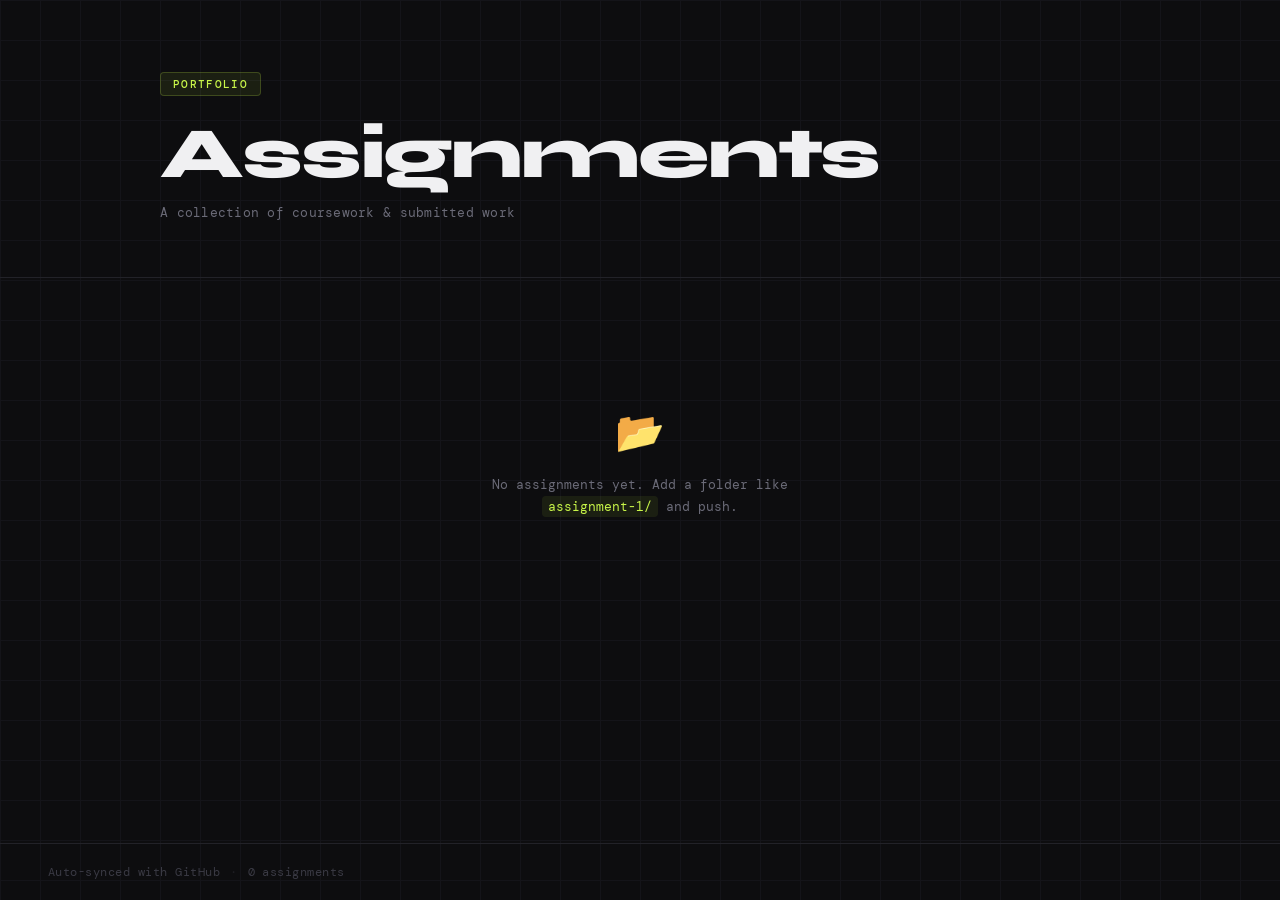
==== index.html @ d4e4339f "Remove assignment links from index.html Removed assignment links from the main section of the HTML." ====
<!DOCTYPE html>
<html lang="en">
<head>
  <meta charset="UTF-8" />
  <meta name="viewport" content="width=device-width, initial-scale=1.0" />
  <title>Assignments</title>
  <link rel="stylesheet" href="style.css" />
  <link href="https://fonts.googleapis.com/css2?family=DM+Mono:wght@400;500&family=Syne:wght@700;800&display=swap" rel="stylesheet" />
</head>
<body>

  <div class="bg-grid"></div>

  <header>
    <div class="header-inner">
      <div class="badge">Portfolio</div>
      <h1>Assignments</h1>
      <p class="subtitle">A collection of coursework & submitted work</p>
    </div>
  </header>

  <main>
    <div class="grid" id="assignments">
      <!-- ASSIGNMENTS_START -->
      <!-- ASSIGNMENTS_END -->
    </div>

    <div class="empty-state" id="empty-state" style="display:none;">
      <span class="empty-icon">📂</span>
      <p>No assignments yet. Add a folder like <code>assignment-1/</code> and push.</p>
    </div>
  </main>

  <footer>
    <span>Auto-synced with GitHub</span>
    <span class="dot">·</span>
    <span id="count">0 assignments</span>
  </footer>

  <script>
    // Count cards and show empty state if needed
    const cards = document.querySelectorAll('.card');
    const countEl = document.getElementById('count');
    const emptyEl = document.getElementById('empty-state');
    const grid = document.getElementById('assignments');

    countEl.textContent = `${cards.length} assignment${cards.length !== 1 ? 's' : ''}`;

    if (cards.length === 0) {
      grid.style.display = 'none';
      emptyEl.style.display = 'flex';
    }

    // Stagger card reveal on load
    cards.forEach((card, i) => {
      card.style.animationDelay = `${i * 80}ms`;
    });
  </script>

</body>
</html>
---- style.css ----
*, *::before, *::after {
  box-sizing: border-box;
  margin: 0;
  padding: 0;
}

:root {
  --bg: #0d0d0f;
  --surface: #131316;
  --border: #222228;
  --border-hover: #3a3a44;
  --text-primary: #f0f0f2;
  --text-secondary: #6b6b78;
  --text-muted: #3a3a44;
  --accent: #c8f549;
  --accent-dim: rgba(200, 245, 73, 0.08);
  --font-display: 'Syne', sans-serif;
  --font-mono: 'DM Mono', monospace;
}

html {
  background: var(--bg);
  color: var(--text-primary);
  font-family: var(--font-mono);
  min-height: 100vh;
}

body {
  min-height: 100vh;
  display: flex;
  flex-direction: column;
  position: relative;
  overflow-x: hidden;
}

/* Background grid */
.bg-grid {
  position: fixed;
  inset: 0;
  background-image:
    linear-gradient(var(--border) 1px, transparent 1px),
    linear-gradient(90deg, var(--border) 1px, transparent 1px);
  background-size: 40px 40px;
  opacity: 0.4;
  z-index: 0;
  pointer-events: none;
}

/* Header */
header {
  position: relative;
  z-index: 1;
  padding: 72px 48px 56px;
  border-bottom: 1px solid var(--border);
}

.header-inner {
  max-width: 960px;
  margin: 0 auto;
}

.badge {
  display: inline-block;
  font-family: var(--font-mono);
  font-size: 11px;
  font-weight: 500;
  letter-spacing: 0.12em;
  text-transform: uppercase;
  color: var(--accent);
  background: var(--accent-dim);
  border: 1px solid rgba(200, 245, 73, 0.2);
  padding: 4px 12px;
  border-radius: 4px;
  margin-bottom: 24px;
}

h1 {
  font-family: var(--font-display);
  font-size: clamp(40px, 7vw, 72px);
  font-weight: 800;
  line-height: 0.95;
  letter-spacing: -0.03em;
  color: var(--text-primary);
  margin-bottom: 16px;
}

.subtitle {
  font-family: var(--font-mono);
  font-size: 13px;
  color: var(--text-secondary);
  letter-spacing: 0.02em;
}

/* Main content */
main {
  position: relative;
  z-index: 1;
  flex: 1;
  padding: 48px;
  max-width: 960px;
  margin: 0 auto;
  width: 100%;
}

/* Assignment grid */
.grid {
  display: grid;
  grid-template-columns: repeat(auto-fill, minmax(240px, 1fr));
  gap: 16px;
}

/* Card */
.card {
  display: flex;
  flex-direction: column;
  gap: 12px;
  padding: 24px;
  background: var(--surface);
  border: 1px solid var(--border);
  border-radius: 10px;
  text-decoration: none;
  color: inherit;
  transition: border-color 0.2s, background 0.2s, transform 0.2s;
  animation: fadeUp 0.4s both ease-out;
  position: relative;
  overflow: hidden;
}

.card::after {
  content: '';
  position: absolute;
  bottom: 0; left: 0; right: 0;
  height: 2px;
  background: var(--accent);
  transform: scaleX(0);
  transform-origin: left;
  transition: transform 0.25s ease;
}

.card:hover {
  border-color: var(--border-hover);
  background: #18181c;
  transform: translateY(-3px);
}

.card:hover::after {
  transform: scaleX(1);
}

.card .num {
  font-family: var(--font-mono);
  font-size: 11px;
  font-weight: 500;
  color: var(--accent);
  letter-spacing: 0.1em;
}

.card .title {
  font-family: var(--font-display);
  font-size: 18px;
  font-weight: 700;
  color: var(--text-primary);
  letter-spacing: -0.01em;
}

.card .arrow {
  font-size: 18px;
  color: var(--text-muted);
  margin-top: auto;
  transition: color 0.2s, transform 0.2s;
}

.card:hover .arrow {
  color: var(--accent);
  transform: translate(3px, -3px);
}

/* Empty state */
.empty-state {
  flex-direction: column;
  align-items: center;
  gap: 16px;
  padding: 80px 24px;
  text-align: center;
  color: var(--text-secondary);
}

.empty-icon {
  font-size: 40px;
}

.empty-state p {
  font-size: 13px;
  max-width: 320px;
  line-height: 1.7;
}

.empty-state code {
  color: var(--accent);
  background: var(--accent-dim);
  padding: 2px 6px;
  border-radius: 4px;
  font-family: var(--font-mono);
}

/* Footer */
footer {
  position: relative;
  z-index: 1;
  display: flex;
  align-items: center;
  gap: 10px;
  padding: 20px 48px;
  border-top: 1px solid var(--border);
  font-size: 12px;
  color: var(--text-muted);
  letter-spacing: 0.04em;
}

.dot {
  opacity: 0.4;
}

/* Animations */
@keyframes fadeUp {
  from {
    opacity: 0;
    transform: translateY(16px);
  }
  to {
    opacity: 1;
    transform: translateY(0);
  }
}

/* Responsive */
@media (max-width: 600px) {
  header { padding: 48px 24px 40px; }
  main { padding: 32px 24px; }
  footer { padding: 16px 24px; }
  .grid { grid-template-columns: 1fr; }
}

/* Back link (sub-assignment pages) */
.back-link {
  display: inline-flex;
  align-items: center;
  gap: 6px;
  font-family: var(--font-mono);
  font-size: 12px;
  color: var(--text-secondary);
  text-decoration: none;
  margin-bottom: 20px;
  letter-spacing: 0.04em;
  transition: color 0.2s;
}

.back-link:hover {
  color: var(--accent);
}

/* Parts badge on home cards */
.card .badge {
  font-family: var(--font-mono);
  font-size: 10px;
  font-weight: 500;
  letter-spacing: 0.08em;
  color: var(--accent);
  background: var(--accent-dim);
  border: 1px solid rgba(200, 245, 73, 0.2);
  padding: 2px 8px;
  border-radius: 4px;
  width: fit-content;
}

/* ── Sub-assignment additions ── */

/* "↓ 3 parts" badge on home cards */
.parts-badge {
  font-family: var(--font-mono);
  font-size: 10px;
  font-weight: 500;
  letter-spacing: 0.08em;
  color: var(--accent);
  background: var(--accent-dim);
  border: 1px solid rgba(200, 245, 73, 0.2);
  padding: 2px 8px;
  border-radius: 4px;
  width: fit-content;
}

/* Back link on sub-assignment pages */
.back-link {
  display: inline-flex;
  align-items: center;
  gap: 6px;
  font-family: var(--font-mono);
  font-size: 12px;
  color: var(--text-secondary);
  text-decoration: none;
  margin-bottom: 20px;
  letter-spacing: 0.04em;
  transition: color 0.2s;
}

.back-link:hover {
  color: var(--accent);
}
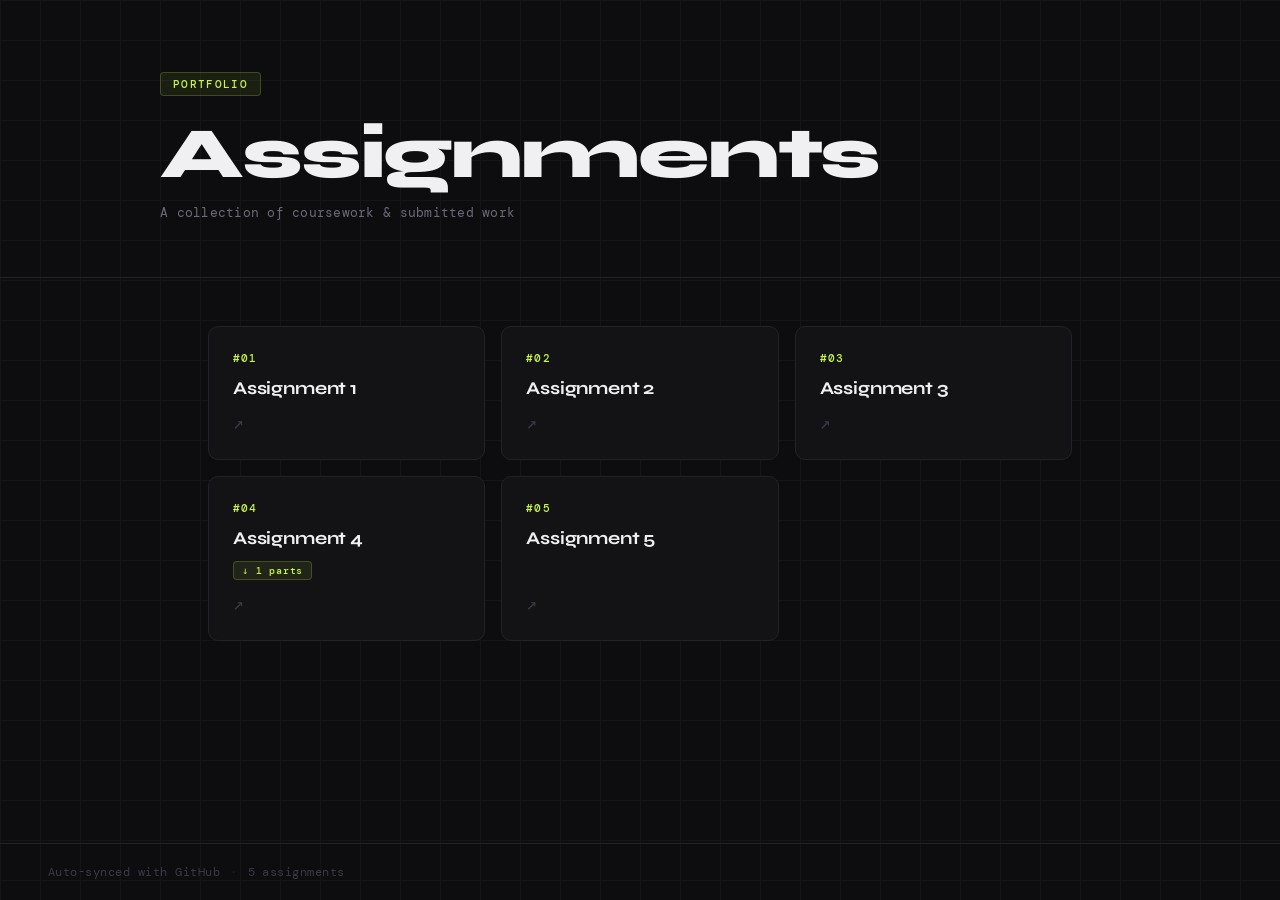
==== commit 5fafb87e: "chore: sync assignments [skip ci]" ====
--- a/index.html
+++ b/index.html
@@ -1,61 +1,70 @@
 <!DOCTYPE html>
 <html lang="en">
 <head>
-  <meta charset="UTF-8" />
-  <meta name="viewport" content="width=device-width, initial-scale=1.0" />
+  <meta charset="UTF-8"/>
+  <meta name="viewport" content="width=device-width, initial-scale=1.0"/>
   <title>Assignments</title>
-  <link rel="stylesheet" href="style.css" />
-  <link href="https://fonts.googleapis.com/css2?family=DM+Mono:wght@400;500&family=Syne:wght@700;800&display=swap" rel="stylesheet" />
+  <link rel="stylesheet" href="style.css"/>
+  <link href="https://fonts.googleapis.com/css2?family=DM+Mono:wght@400;500&family=Syne:wght@700;800&display=swap" rel="stylesheet"/>
 </head>
 <body>
-
   <div class="bg-grid"></div>
-
   <header>
     <div class="header-inner">
       <div class="badge">Portfolio</div>
       <h1>Assignments</h1>
-      <p class="subtitle">A collection of coursework & submitted work</p>
+      <p class="subtitle">A collection of coursework &amp; submitted work</p>
     </div>
   </header>
-
   <main>
     <div class="grid" id="assignments">
-      <!-- ASSIGNMENTS_START -->
-      <!-- ASSIGNMENTS_END -->
+      <a href="./assignment-1/" class="card">
+        <span class="num">#01</span>
+        <span class="title">Assignment 1</span>
+        <span class="arrow">&#8599;</span>
+      </a>
+      <a href="./assignment-2/" class="card">
+        <span class="num">#02</span>
+        <span class="title">Assignment 2</span>
+        <span class="arrow">&#8599;</span>
+      </a>
+      <a href="./assignment-3/" class="card">
+        <span class="num">#03</span>
+        <span class="title">Assignment 3</span>
+        <span class="arrow">&#8599;</span>
+      </a>
+      <a href="./assignment-4/" class="card">
+        <span class="num">#04</span>
+        <span class="title">Assignment 4</span>
+        <span class="parts-badge">&#8595; 1 parts</span>
+        <span class="arrow">&#8599;</span>
+      </a>
+      <a href="./assignment-5/" class="card">
+        <span class="num">#05</span>
+        <span class="title">Assignment 5</span>
+        <span class="arrow">&#8599;</span>
+      </a>
     </div>
-
-    <div class="empty-state" id="empty-state" style="display:none;">
-      <span class="empty-icon">📂</span>
+    <div class="empty-state" id="empty-state">
+      <span class="empty-icon">&#128193;</span>
       <p>No assignments yet. Add a folder like <code>assignment-1/</code> and push.</p>
     </div>
   </main>
-
   <footer>
     <span>Auto-synced with GitHub</span>
-    <span class="dot">·</span>
+    <span class="dot">&middot;</span>
     <span id="count">0 assignments</span>
   </footer>
-
   <script>
-    // Count cards and show empty state if needed
-    const cards = document.querySelectorAll('.card');
-    const countEl = document.getElementById('count');
-    const emptyEl = document.getElementById('empty-state');
-    const grid = document.getElementById('assignments');
-
-    countEl.textContent = `${cards.length} assignment${cards.length !== 1 ? 's' : ''}`;
-
+    var cards = document.querySelectorAll('.card');
+    document.getElementById('count').textContent = cards.length + ' assignment' + (cards.length !== 1 ? 's' : '');
     if (cards.length === 0) {
-      grid.style.display = 'none';
-      emptyEl.style.display = 'flex';
+      document.getElementById('assignments').style.display = 'none';
+      document.getElementById('empty-state').style.display = 'flex';
+    } else {
+      document.getElementById('empty-state').style.display = 'none';
     }
-
-    // Stagger card reveal on load
-    cards.forEach((card, i) => {
-      card.style.animationDelay = `${i * 80}ms`;
-    });
+    cards.forEach(function(c, i) { c.style.animationDelay = (i * 80) + 'ms'; });
   </script>
-
 </body>
-</html>
+</html>
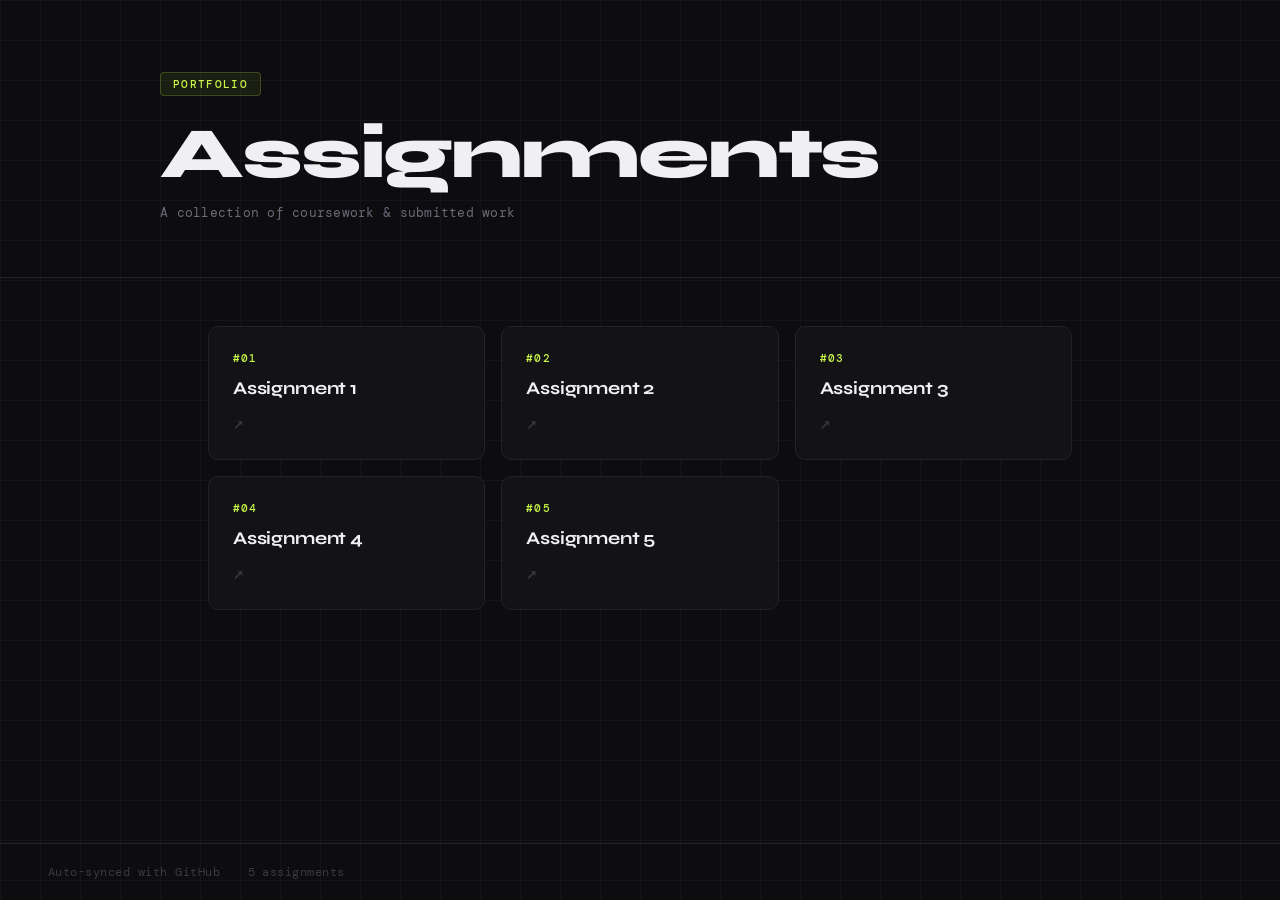
==== commit 54ed3467: "chore: sync assignments [skip ci]" ====
--- a/index.html
+++ b/index.html
@@ -36,7 +36,6 @@
       <a href="./assignment-4/" class="card">
         <span class="num">#04</span>
         <span class="title">Assignment 4</span>
-        <span class="parts-badge">&#8595; 1 parts</span>
         <span class="arrow">&#8599;</span>
       </a>
       <a href="./assignment-5/" class="card">
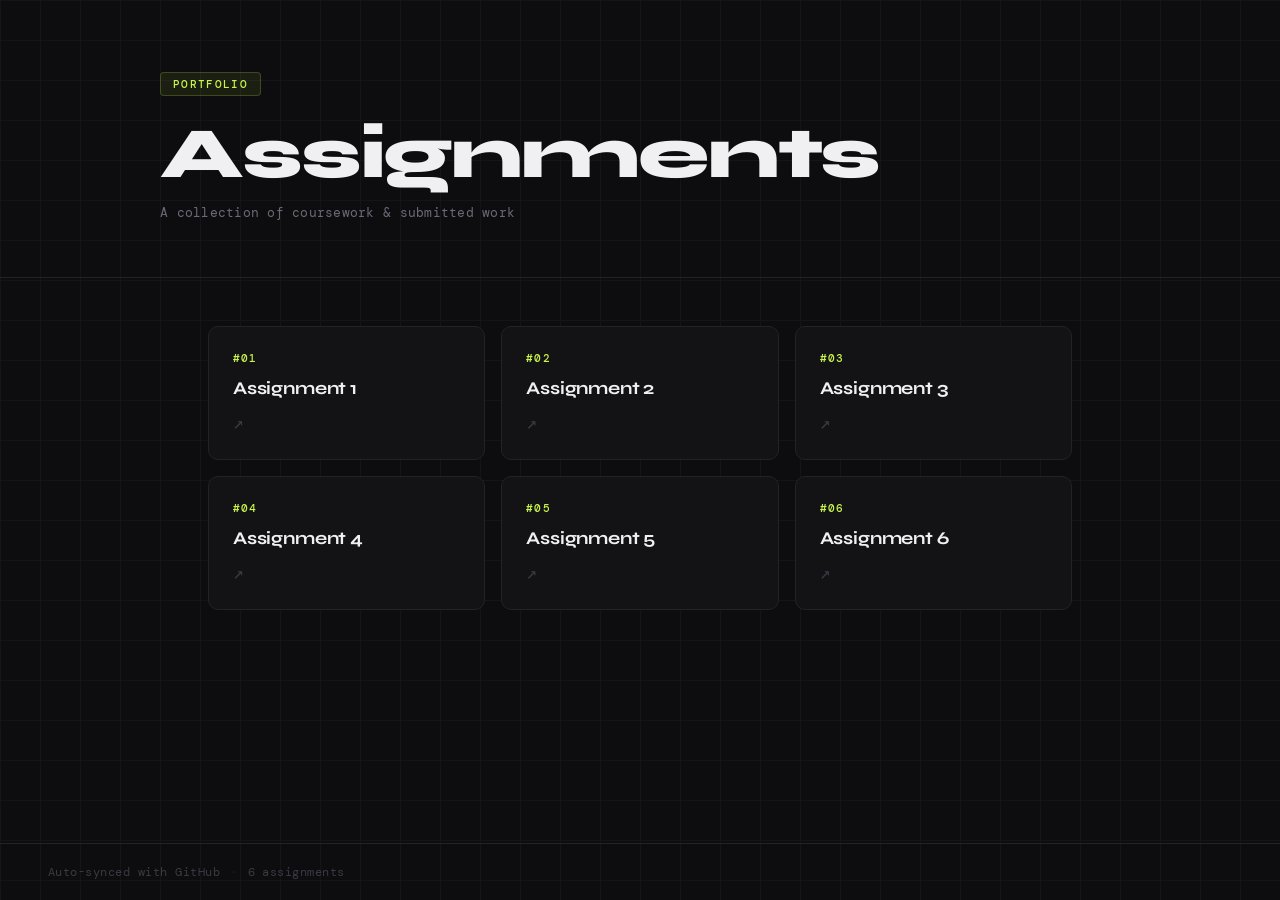
==== commit cf79501c: "chore: sync assignments [skip ci]" ====
--- a/index.html
+++ b/index.html
@@ -1,3 +1,4 @@
+<!-- SYNC-BOT -->
 <!DOCTYPE html>
 <html lang="en">
 <head>
@@ -43,6 +44,11 @@
         <span class="title">Assignment 5</span>
         <span class="arrow">&#8599;</span>
       </a>
+      <a href="./assignment-6/" class="card">
+        <span class="num">#06</span>
+        <span class="title">Assignment 6</span>
+        <span class="arrow">&#8599;</span>
+      </a>
     </div>
     <div class="empty-state" id="empty-state">
       <span class="empty-icon">&#128193;</span>
